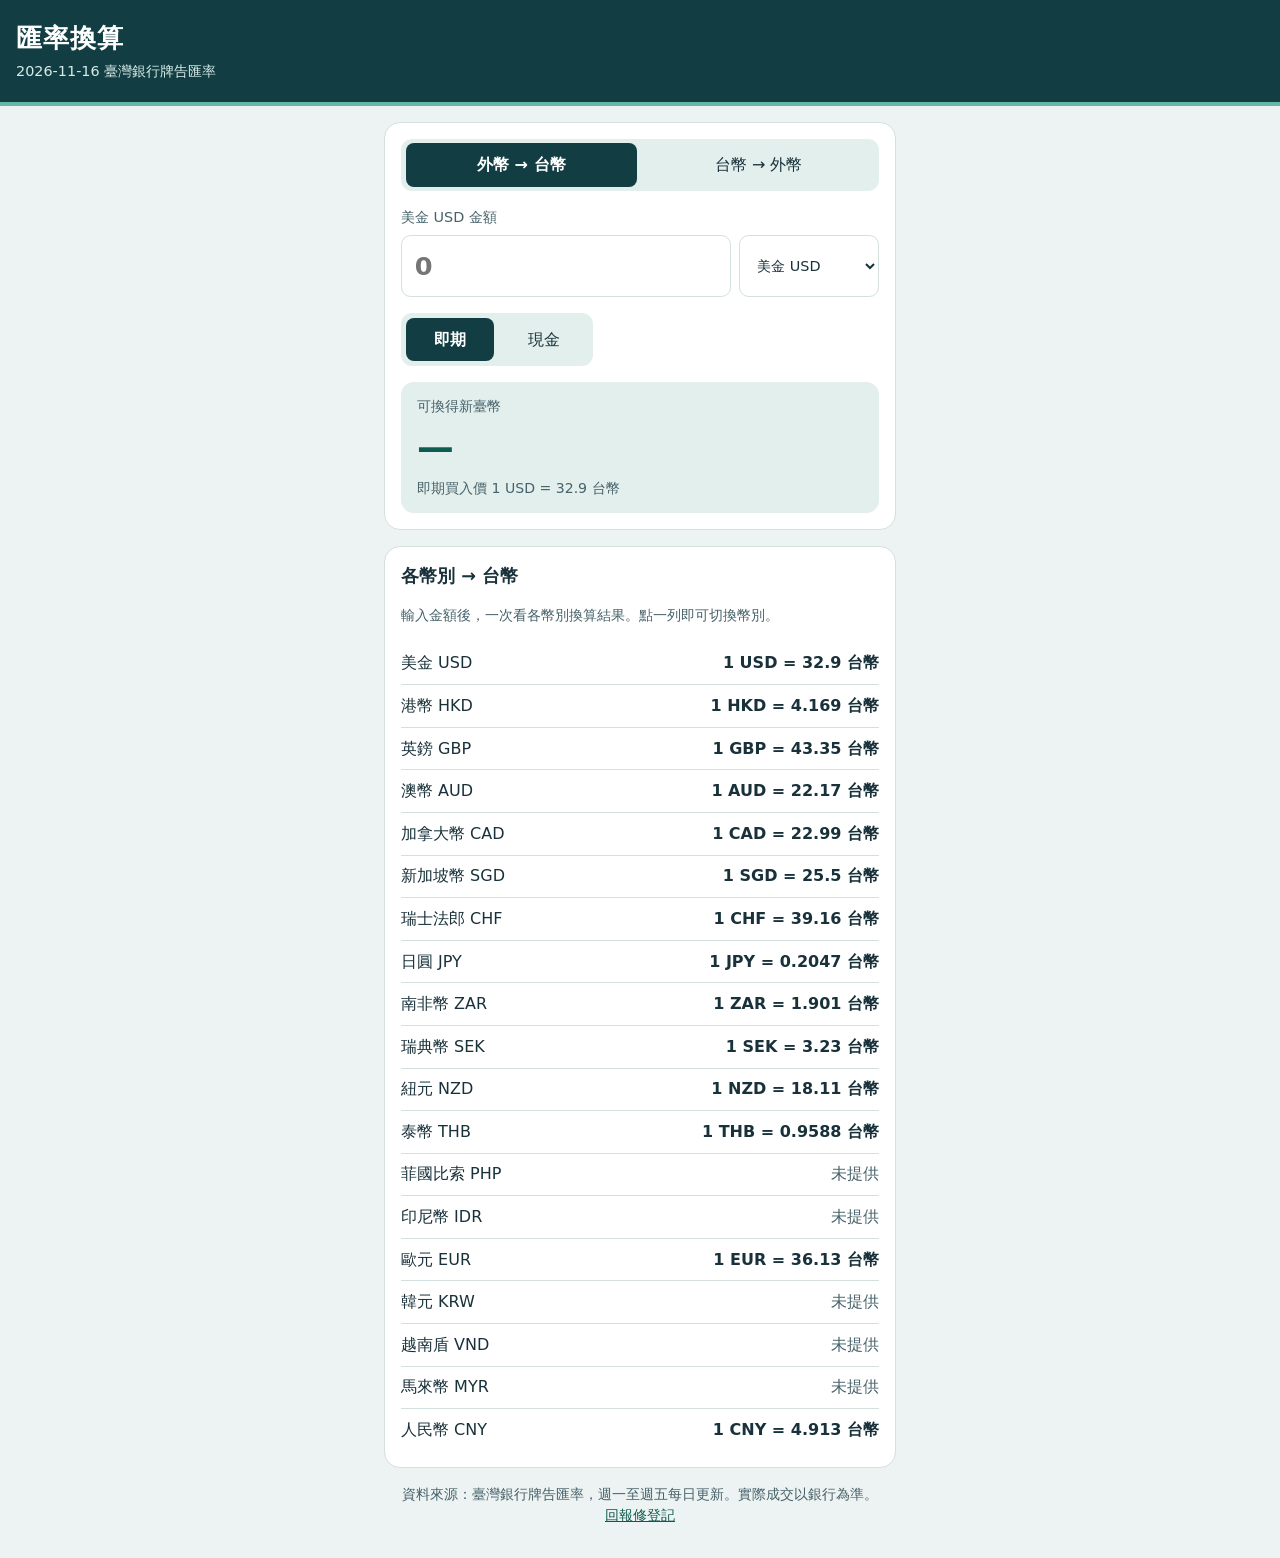
==== exchange/index.html @ e49b2ab3 "新增可安裝的匯率換算 App Co-Authored-By: Claude Opus 5.5 <noreply@anthropic.com> Claude-Session: https://claud" ====
<!doctype html>
<html lang="zh-Hant">
<head>
  <meta charset="utf-8">
  <meta name="viewport" content="width=device-width, initial-scale=1">
  <meta name="theme-color" content="#123e43">
  <title>匯率換算</title>
  <link rel="manifest" href="./manifest.webmanifest">
  <link rel="icon" href="./icons/exchange-192.png" type="image/png">
  <link rel="apple-touch-icon" href="./icons/exchange-180.png">
  <link rel="stylesheet" href="./style.css">
  <script defer src="./app.js"></script>
</head>
<body>
  <header class="top">
    <h1>匯率換算</h1>
    <p id="rate-date" role="status">載入匯率中…</p>
  </header>
  <main>
    <form id="converter" class="card" autocomplete="off" onsubmit="return false">
      <div class="direction" role="group" aria-label="換算方向">
        <button type="button" data-direction="toTwd" aria-pressed="true">外幣 → 台幣</button>
        <button type="button" data-direction="fromTwd" aria-pressed="false">台幣 → 外幣</button>
      </div>

      <label class="field">
        <span id="amount-label">外幣金額</span>
        <div class="amount-row">
          <input id="amount" type="text" inputmode="decimal" enterkeyhint="done" placeholder="0" aria-describedby="amount-label">
          <select id="currency" aria-label="幣別" disabled></select>
        </div>
      </label>

      <div class="rate-type" role="group" aria-label="匯率種類">
        <button type="button" data-kind="spot" aria-pressed="true">即期</button>
        <button type="button" data-kind="cash" aria-pressed="false">現金</button>
      </div>

      <div class="result" aria-live="polite">
        <span id="result-label">可換得新臺幣</span>
        <output id="result">—</output>
        <small id="rate-used"></small>
      </div>
    </form>

    <section class="card">
      <h2 id="all-heading">全部幣別</h2>
      <p class="muted" id="all-note">輸入金額後，一次看各幣別換算結果。</p>
      <ul id="all-list" class="all-list"></ul>
    </section>

    <p class="muted footnote">資料來源：臺灣銀行牌告匯率，週一至週五每日更新。實際成交以銀行為準。<br><a href="../index.html">回報修登記</a></p>
  </main>
</body>
</html>
---- exchange/style.css ----
:root {
  --ink: #19313a; --muted: #47626a; --bg: #edf3f2; --card: #fff; --line: #d2e0de;
  --brand: #123e43; --accent: #63b9a5; --accent-ink: #0d5c4f; --chip: #e3efed;
  color-scheme: light dark;
  font-family: "Noto Sans TC", "Microsoft JhengHei", system-ui, sans-serif;
  color: var(--ink); background: var(--bg); line-height: 1.5;
}
@media (prefers-color-scheme: dark) {
  :root { --ink: #e3eeec; --muted: #9db5b3; --bg: #0e1d20; --card: #16292d; --line: #2a4247;
          --accent-ink: #8fd8c6; --chip: #1f3a3f; }
}
*, *::before, *::after { box-sizing: border-box; }
body { margin: 0; background: var(--bg); min-height: 100dvh; }
h1, h2, p { margin: 0; }
.top { background: var(--brand); color: #fff; padding: calc(1.2rem + env(safe-area-inset-top)) 1rem 1.2rem; border-bottom: 4px solid var(--accent); }
.top h1 { font-size: 1.6rem; letter-spacing: .04em; }
.top p { color: #d7ebe8; font-size: .9rem; margin-top: .2rem; }
main { width: min(100% - 2rem, 32rem); margin: 1rem auto 2rem; display: grid; gap: 1rem; }
.card { background: var(--card); border: 1px solid var(--line); border-radius: 1rem; padding: 1rem; display: grid; gap: 1rem; min-width: 0; }
h2 { font-size: 1.1rem; }
.muted { color: var(--muted); font-size: .88rem; }
.footnote { text-align: center; }
.footnote a { color: var(--accent-ink); }

.direction, .rate-type { display: grid; grid-template-columns: 1fr 1fr; gap: .4rem; background: var(--chip); padding: .3rem; border-radius: .7rem; }
.direction button, .rate-type button {
  font: inherit; border: 0; border-radius: .5rem; padding: .6rem .4rem; background: transparent; color: var(--ink); cursor: pointer;
}
.direction button[aria-pressed="true"], .rate-type button[aria-pressed="true"] { background: var(--brand); color: #fff; font-weight: 700; }
.rate-type { width: 12rem; }

.field { display: grid; gap: .35rem; color: var(--muted); font-size: .9rem; }
.amount-row { display: grid; grid-template-columns: minmax(0, 1fr) auto; gap: .5rem; }
input, select {
  font: inherit; color: var(--ink); background: var(--card); border: 1px solid var(--line); border-radius: .6rem; padding: .7rem .8rem; min-width: 0;
}
#amount { font-size: 1.6rem; font-weight: 700; font-variant-numeric: tabular-nums; }
#currency { max-width: 9rem; }
input:focus-visible, select:focus-visible, button:focus-visible { outline: 3px solid var(--accent); outline-offset: 2px; }

.result { display: grid; gap: .15rem; padding: .9rem 1rem; border-radius: .8rem; background: var(--chip); }
.result span, .result small { color: var(--muted); font-size: .88rem; }
#result { font-size: clamp(1.7rem, 8vw, 2.3rem); font-weight: 800; color: var(--accent-ink); font-variant-numeric: tabular-nums; overflow-wrap: anywhere; }

.all-list { list-style: none; margin: 0; padding: 0; }
.all-list li { display: flex; justify-content: space-between; gap: 1rem; padding: .55rem 0; border-bottom: 1px solid var(--line); font-variant-numeric: tabular-nums; }
.all-list li:last-child { border-bottom: 0; }
.all-list button { all: unset; cursor: pointer; display: contents; }
.all-list .value { font-weight: 700; text-align: right; }
.all-list .na { color: var(--muted); font-weight: 400; }
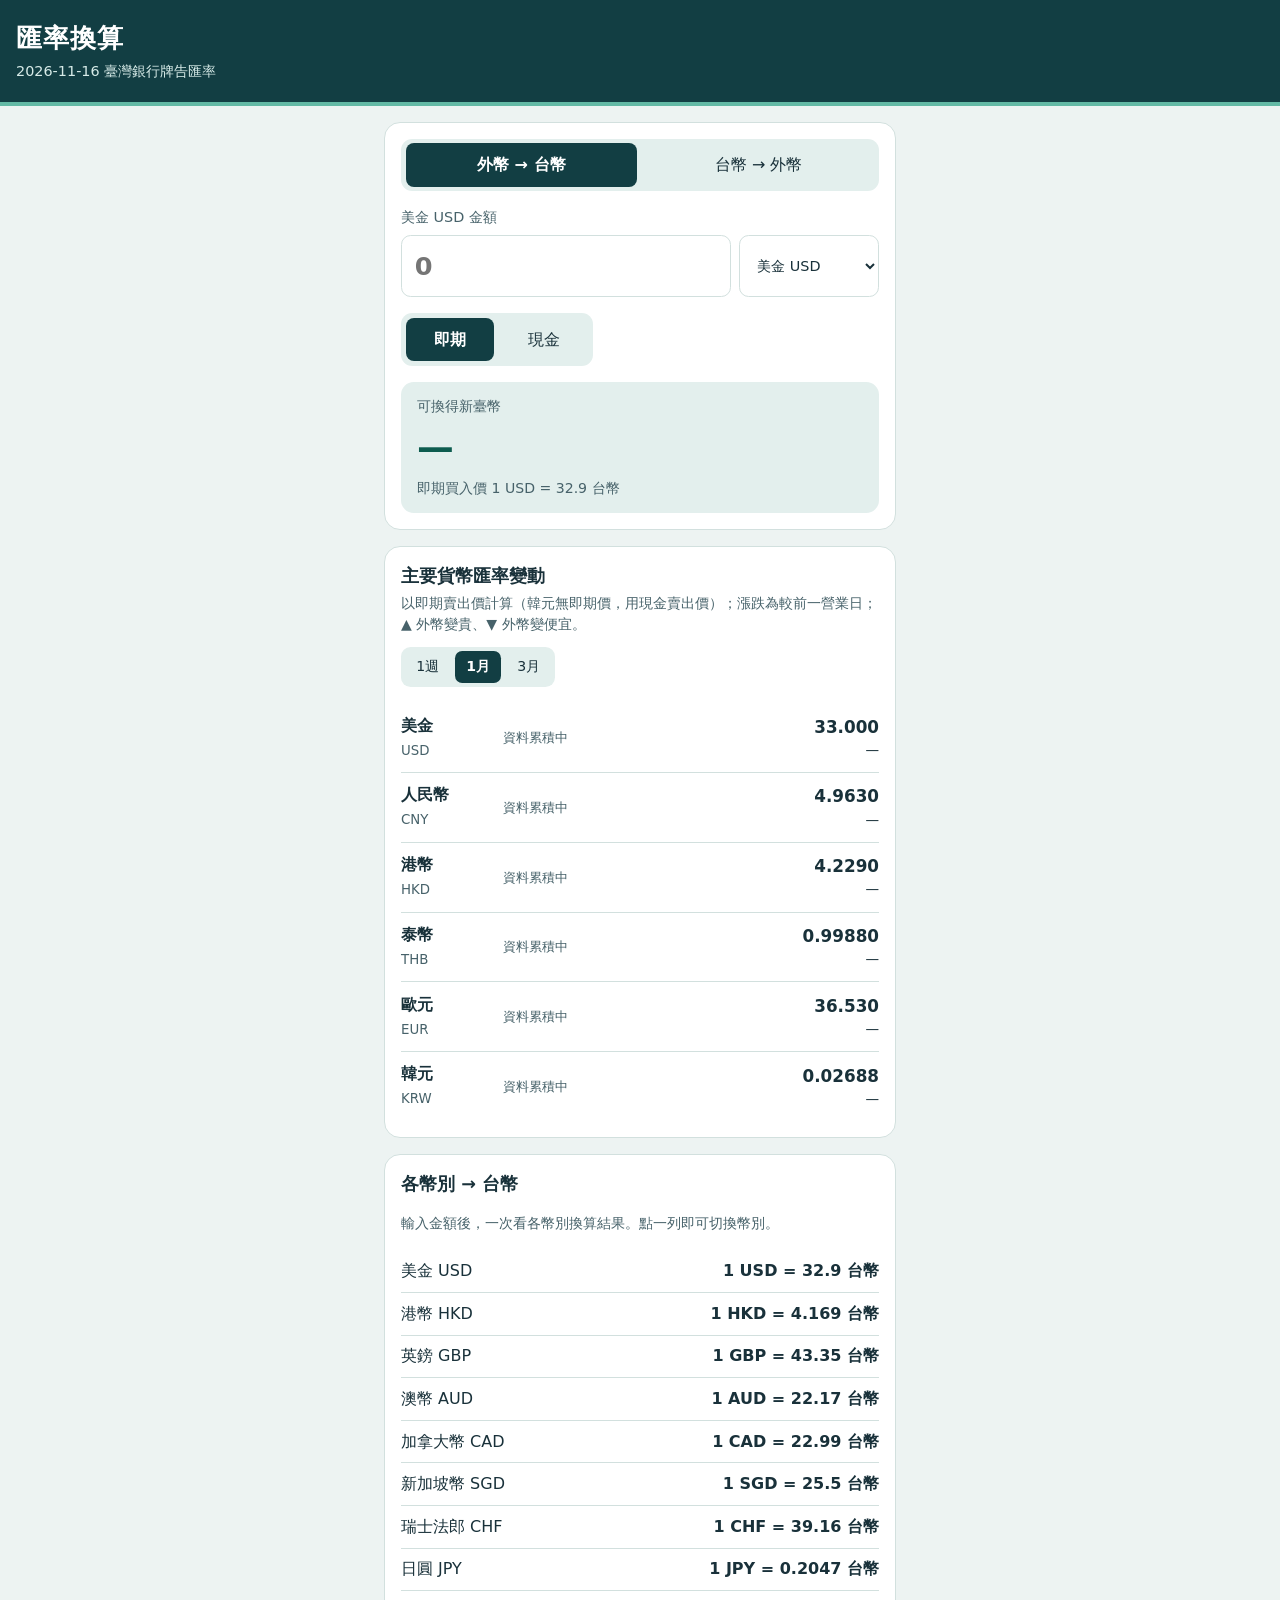
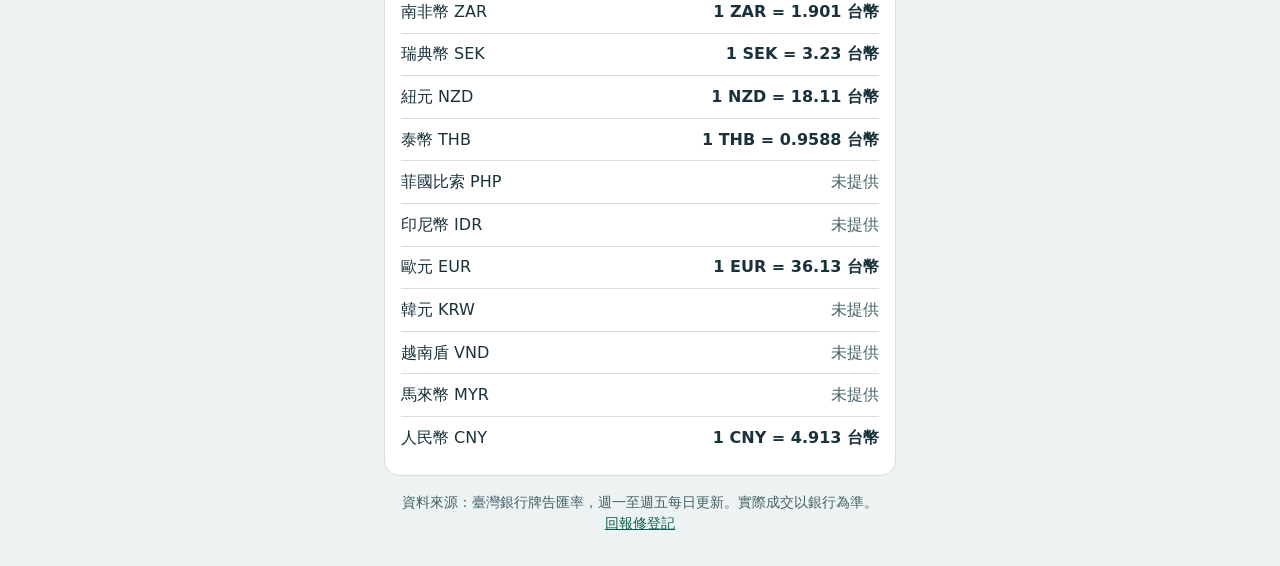
==== commit f0a2e0d4: "新增主要貨幣匯率變動與走勢 Co-Authored-By: Claude Opus 5.5 <noreply@anthropic.com> Claude-Session: https://claude" ====
--- a/exchange/index.html
+++ b/exchange/index.html
@@ -43,6 +43,21 @@
       </div>
     </form>
 
+    <section class="card" aria-labelledby="trend-heading">
+      <div class="trend-head">
+        <div>
+          <h2 id="trend-heading">主要貨幣匯率變動</h2>
+          <p class="muted">以即期賣出價計算（韓元無即期價，用現金賣出價）；漲跌為較前一營業日；▲ 外幣變貴、▼ 外幣變便宜。</p>
+        </div>
+        <div class="range" role="group" aria-label="走勢期間">
+          <button type="button" data-range="5" aria-pressed="false">1週</button>
+          <button type="button" data-range="22" aria-pressed="true">1月</button>
+          <button type="button" data-range="66" aria-pressed="false">3月</button>
+        </div>
+      </div>
+      <ul id="trend-list" class="trend-list"><li class="muted">載入中…</li></ul>
+    </section>
+
     <section class="card">
       <h2 id="all-heading">全部幣別</h2>
       <p class="muted" id="all-note">輸入金額後，一次看各幣別換算結果。</p>
--- a/exchange/style.css
+++ b/exchange/style.css
@@ -1,13 +1,15 @@
 :root {
   --ink: #19313a; --muted: #47626a; --bg: #edf3f2; --card: #fff; --line: #d2e0de;
   --brand: #123e43; --accent: #63b9a5; --accent-ink: #0d5c4f; --chip: #e3efed;
+  --line-mark: #1f7a68; --grid: #d2e0de; --up: #c62828; --down: #1b7f3b;
   color-scheme: light dark;
   font-family: "Noto Sans TC", "Microsoft JhengHei", system-ui, sans-serif;
   color: var(--ink); background: var(--bg); line-height: 1.5;
 }
 @media (prefers-color-scheme: dark) {
   :root { --ink: #e3eeec; --muted: #9db5b3; --bg: #0e1d20; --card: #16292d; --line: #2a4247;
-          --accent-ink: #8fd8c6; --chip: #1f3a3f; }
+          --accent-ink: #8fd8c6; --chip: #1f3a3f;
+          --line-mark: #63b9a5; --grid: #2a4247; --up: #ff7b72; --down: #5fd38a; }
 }
 *, *::before, *::after { box-sizing: border-box; }
 body { margin: 0; background: var(--bg); min-height: 100dvh; }
@@ -48,3 +50,32 @@
 .all-list button { all: unset; cursor: pointer; display: contents; }
 .all-list .value { font-weight: 700; text-align: right; }
 .all-list .na { color: var(--muted); font-weight: 400; }
+
+.trend-head { display: flex; flex-wrap: wrap; justify-content: space-between; align-items: end; gap: .75rem; }
+.trend-head .muted { margin-top: .2rem; }
+.range { display: grid; grid-template-columns: repeat(3, auto); gap: .3rem; background: var(--chip); padding: .25rem; border-radius: .6rem; }
+.range button { font: inherit; font-size: .88rem; border: 0; border-radius: .45rem; padding: .35rem .7rem; background: transparent; color: var(--ink); cursor: pointer; }
+.range button[aria-pressed="true"] { background: var(--brand); color: #fff; font-weight: 700; }
+
+.trend-list { list-style: none; margin: 0; padding: 0; }
+.trend-list > li { display: grid; grid-template-columns: 5.6rem minmax(0, 1fr) 6.6rem; align-items: center; gap: .75rem; padding: .65rem 0; border-bottom: 1px solid var(--line); }
+.trend-list > li:last-child { border-bottom: 0; }
+.trend-name { cursor: pointer; }
+.trend-name strong { display: block; }
+.trend-name small { color: var(--muted); }
+.spark { width: 100%; height: 44px; display: block; touch-action: pan-y; cursor: crosshair; overflow: visible; }
+.spark .base { stroke: var(--grid); stroke-width: 1; stroke-dasharray: 2 3; }
+.spark .line { fill: none; stroke: var(--line-mark); stroke-width: 2; stroke-linejoin: round; stroke-linecap: round; }
+.spark .dot { fill: var(--line-mark); stroke: var(--card); stroke-width: 2; }
+.spark .cursor { stroke: var(--muted); stroke-width: 1; }
+.spark-empty { color: var(--muted); font-size: .8rem; }
+.trend-value { text-align: right; font-variant-numeric: tabular-nums; }
+.trend-value strong { display: block; font-size: 1.05rem; }
+.trend-value small { color: var(--muted); font-size: .78rem; display: block; }
+.chg { font-size: .85rem; color: var(--ink); white-space: nowrap; }
+.chg .arrow.up { color: var(--up); }
+.chg .arrow.down { color: var(--down); }
+@media (max-width: 380px) { .trend-list > li { grid-template-columns: 4.8rem minmax(0, 1fr) 6.2rem; gap: .5rem; } }
+@media (prefers-color-scheme: dark) {
+  .direction button[aria-pressed="true"], .rate-type button[aria-pressed="true"], .range button[aria-pressed="true"] { background: var(--accent); color: #0e1d20; }
+}
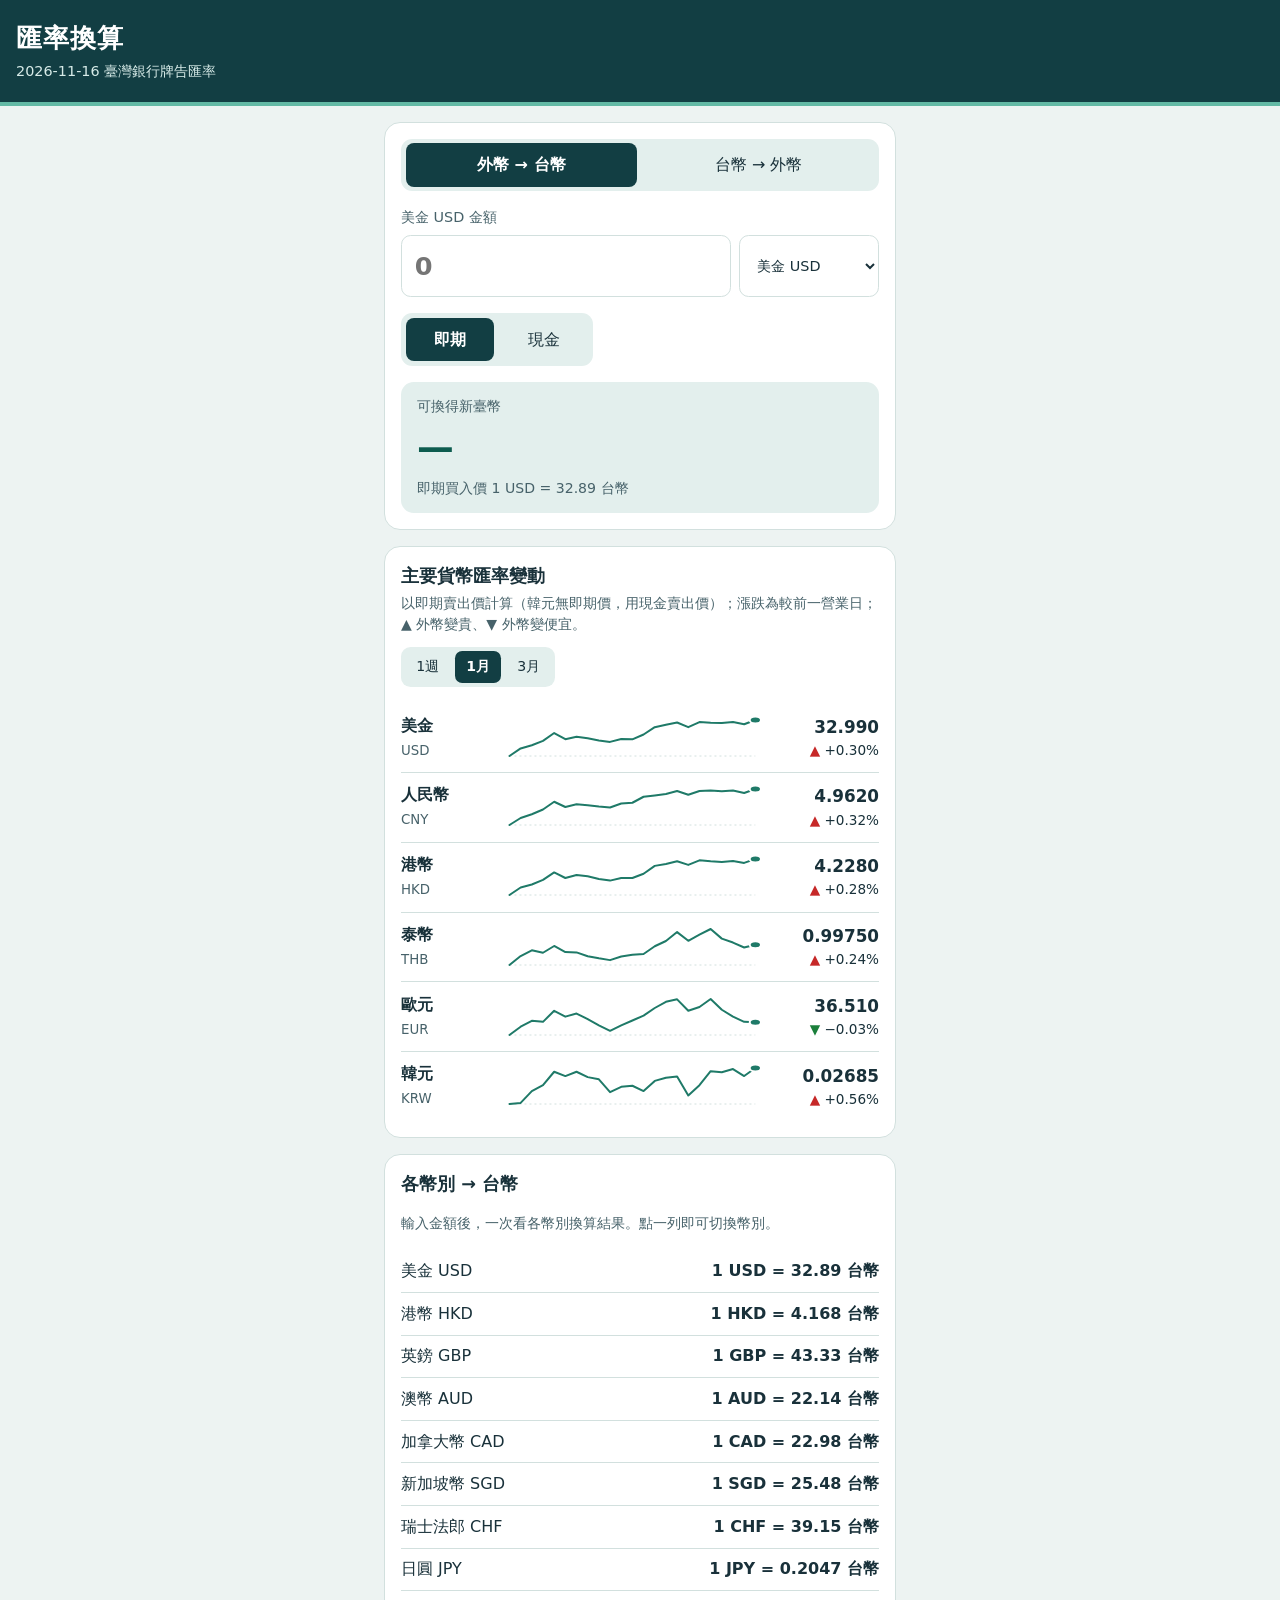
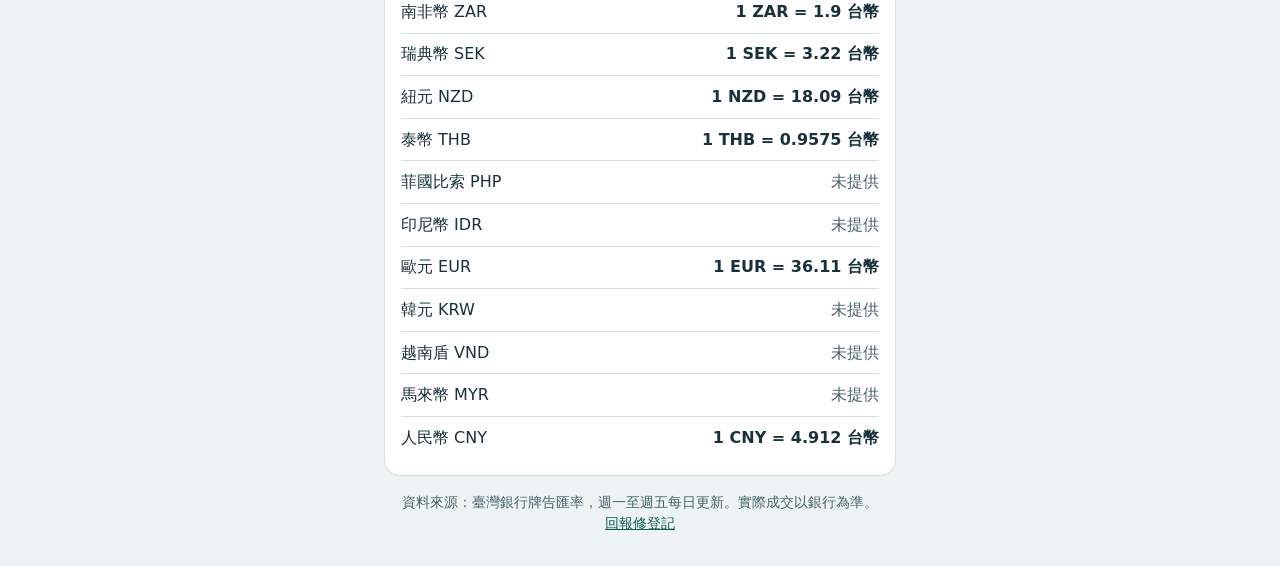
==== commit e3e7cb16: "讓匯率換算可獨立安裝為 App Co-Authored-By: Claude Opus 5.5 <noreply@anthropic.com> Claude-Session: https://clau" ====
--- a/exchange/index.html
+++ b/exchange/index.html
@@ -17,6 +17,12 @@
     <p id="rate-date" role="status">載入匯率中…</p>
   </header>
   <main>
+    <div id="install-bar" class="install-bar" hidden>
+      <img src="./icons/exchange-192.png" alt="" width="40" height="40">
+      <p id="install-text">將「匯率換算」安裝到主畫面，像 App 一樣開啟。</p>
+      <button id="install-button" type="button" hidden>安裝</button>
+      <button id="install-close" type="button" class="close" aria-label="關閉安裝提示">✕</button>
+    </div>
     <form id="converter" class="card" autocomplete="off" onsubmit="return false">
       <div class="direction" role="group" aria-label="換算方向">
         <button type="button" data-direction="toTwd" aria-pressed="true">外幣 → 台幣</button>
--- a/exchange/style.css
+++ b/exchange/style.css
@@ -79,3 +79,11 @@
 @media (prefers-color-scheme: dark) {
   .direction button[aria-pressed="true"], .rate-type button[aria-pressed="true"], .range button[aria-pressed="true"] { background: var(--accent); color: #0e1d20; }
 }
+
+.install-bar { display: grid; grid-template-columns: 40px minmax(0, 1fr) auto auto; align-items: center; gap: .75rem; padding: .75rem; background: var(--card); border: 1px solid var(--accent); border-radius: 1rem; }
+.install-bar[hidden] { display: none; }
+.install-bar img { border-radius: .6rem; }
+.install-bar p { font-size: .9rem; }
+.install-bar button { font: inherit; border: 0; border-radius: .5rem; padding: .5rem .9rem; cursor: pointer; background: var(--brand); color: #fff; font-weight: 700; }
+.install-bar .close { background: transparent; color: var(--muted); padding: .4rem; font-weight: 400; }
+@media (prefers-color-scheme: dark) { .install-bar button:not(.close) { background: var(--accent); color: #0e1d20; } }
